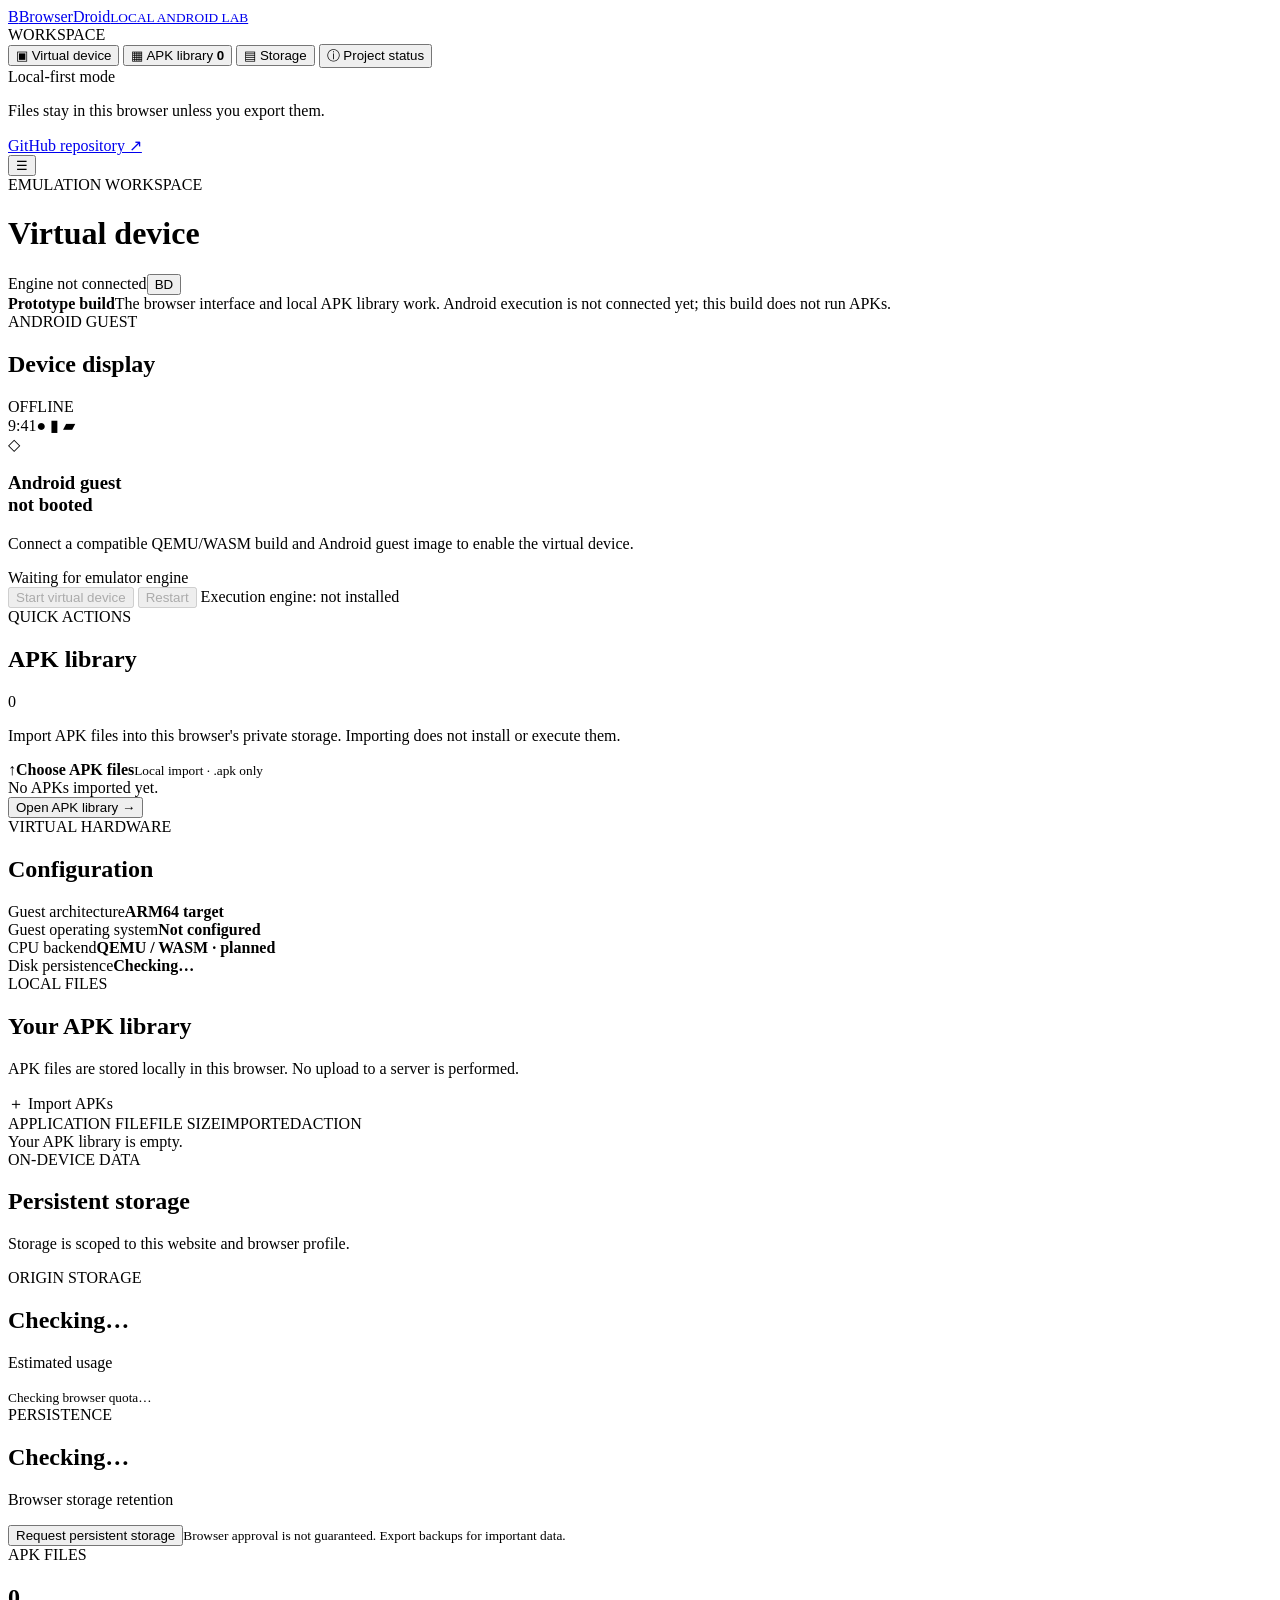
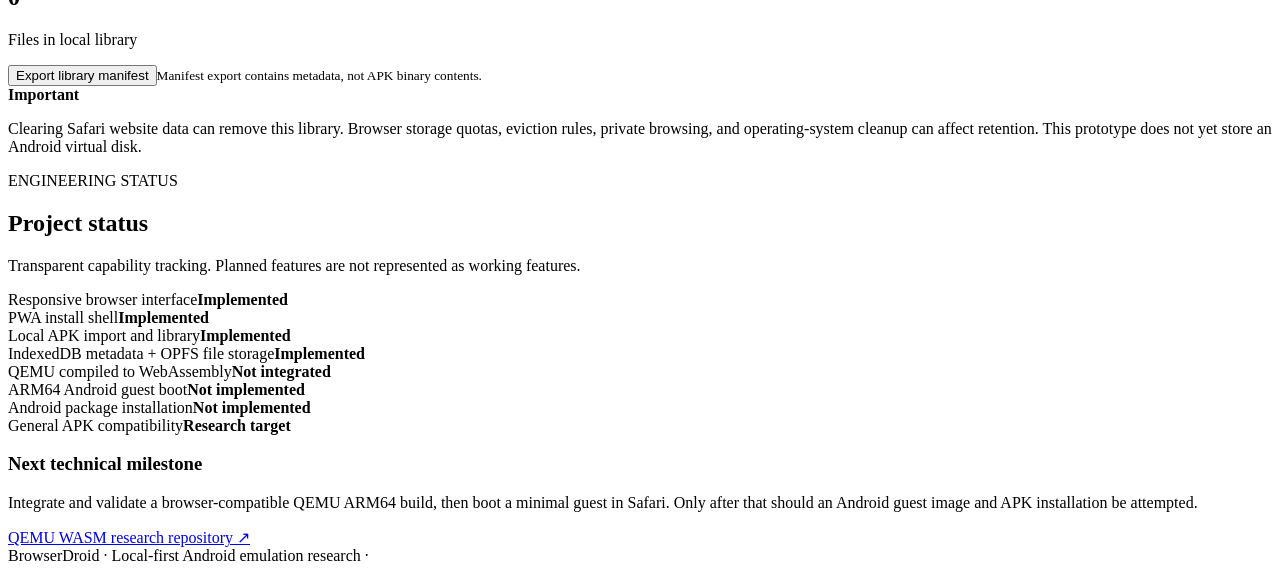
==== index.html @ 5a4b21e1 "Add files via upload" ====
<!doctype html>
<html lang="en">
<head>
  <meta charset="UTF-8">
  <meta name="viewport" content="width=device-width,initial-scale=1,viewport-fit=cover">
  <meta name="theme-color" content="#0b1020">
  <meta name="description" content="A local-first Android emulation research project for the browser.">
  <link rel="manifest" href="./manifest.webmanifest">
  <link rel="icon" href="./assets/icon.svg" type="image/svg+xml">
  <link rel="stylesheet" href="./src/styles.css">
  <title>BrowserDroid — Local Android Lab</title>
</head>
<body>
  <div class="app-shell">
    <aside class="sidebar" id="sidebar">
      <a class="brand" href="./"><span class="brand-mark">B</span><span>BrowserDroid<small>LOCAL ANDROID LAB</small></span></a>
      <div class="nav-label">WORKSPACE</div>
      <button class="nav-item active" data-view="device"><span>▣</span> Virtual device</button>
      <button class="nav-item" data-view="apps"><span>▦</span> APK library <b id="app-count">0</b></button>
      <button class="nav-item" data-view="storage"><span>▤</span> Storage</button>
      <button class="nav-item" data-view="about"><span>ⓘ</span> Project status</button>
      <div class="sidebar-bottom">
        <div class="local-chip"><i></i> Local-first mode</div>
        <p>Files stay in this browser unless you export them.</p>
        <a href="https://github.com/your-account/browserdroid" target="_blank" rel="noreferrer">GitHub repository ↗</a>
      </div>
    </aside>

    <main class="main">
      <header class="topbar">
        <button class="icon-btn mobile-menu" id="menu-btn" aria-label="Open navigation">☰</button>
        <div><span class="eyebrow">EMULATION WORKSPACE</span><h1 id="page-title">Virtual device</h1></div>
        <div class="top-actions"><span class="status-pill"><i></i> Engine not connected</span><button class="avatar">BD</button></div>
      </header>

      <section class="view active" id="view-device">
        <div class="notice"><strong>Prototype build</strong><span>The browser interface and local APK library work. Android execution is not connected yet; this build does not run APKs.</span></div>
        <div class="device-layout">
          <section class="device-panel panel">
            <div class="panel-head"><div><span class="eyebrow">ANDROID GUEST</span><h2>Device display</h2></div><span class="tag muted">OFFLINE</span></div>
            <div class="device-stage">
              <div class="phone-frame">
                <div class="phone-camera"></div>
                <div class="phone-screen">
                  <div class="screen-status"><span>9:41</span><span>● ▮ ▰</span></div>
                  <div class="android-mark">◇</div>
                  <h3>Android guest<br>not booted</h3>
                  <p>Connect a compatible QEMU/WASM build and Android guest image to enable the virtual device.</p>
                  <div class="boot-state"><span></span> Waiting for emulator engine</div>
                </div>
              </div>
            </div>
            <div class="device-controls">
              <button class="btn primary" id="boot-btn" disabled title="The QEMU/WASM engine is not included in this starter">Start virtual device</button>
              <button class="btn secondary" id="restart-btn" disabled>Restart</button>
              <span class="control-hint">Execution engine: not installed</span>
            </div>
          </section>
          <aside class="right-column">
            <section class="panel quick-panel">
              <div class="panel-head"><div><span class="eyebrow">QUICK ACTIONS</span><h2>APK library</h2></div><span class="count" id="apk-total">0</span></div>
              <p class="muted-copy">Import APK files into this browser's private storage. Importing does not install or execute them.</p>
              <label class="dropzone" for="apk-input"><span class="upload-icon">↑</span><strong>Choose APK files</strong><small>Local import · .apk only</small></label>
              <input id="apk-input" type="file" accept=".apk,application/vnd.android.package-archive" multiple hidden>
              <div id="recent-apps" class="recent-list"><div class="empty-small">No APKs imported yet.</div></div>
              <button class="text-btn" data-view="apps">Open APK library →</button>
            </section>
            <section class="panel specs-panel">
              <div class="panel-head"><div><span class="eyebrow">VIRTUAL HARDWARE</span><h2>Configuration</h2></div></div>
              <div class="spec-row"><span>Guest architecture</span><b>ARM64 target</b></div>
              <div class="spec-row"><span>Guest operating system</span><b>Not configured</b></div>
              <div class="spec-row"><span>CPU backend</span><b>QEMU / WASM · planned</b></div>
              <div class="spec-row"><span>Disk persistence</span><b id="disk-status">Checking…</b></div>
            </section>
          </aside>
        </div>
      </section>

      <section class="view" id="view-apps">
        <div class="section-intro"><div><span class="eyebrow">LOCAL FILES</span><h2>Your APK library</h2><p>APK files are stored locally in this browser. No upload to a server is performed.</p></div><label class="btn primary" for="apk-input-2">＋ Import APKs</label><input id="apk-input-2" type="file" accept=".apk,application/vnd.android.package-archive" multiple hidden></div>
        <div class="panel table-panel"><div class="table-head"><span>APPLICATION FILE</span><span>FILE SIZE</span><span>IMPORTED</span><span>ACTION</span></div><div id="apk-list" class="apk-list"><div class="empty-state">Your APK library is empty.</div></div></div>
      </section>

      <section class="view" id="view-storage">
        <div class="section-intro"><div><span class="eyebrow">ON-DEVICE DATA</span><h2>Persistent storage</h2><p>Storage is scoped to this website and browser profile.</p></div></div>
        <div class="storage-grid">
          <div class="panel storage-card"><span class="eyebrow">ORIGIN STORAGE</span><h2 id="storage-used">Checking…</h2><p>Estimated usage</p><div class="meter"><span id="storage-meter"></span></div><small id="storage-quota">Checking browser quota…</small></div>
          <div class="panel storage-card"><span class="eyebrow">PERSISTENCE</span><h2 id="persist-state">Checking…</h2><p>Browser storage retention</p><button class="btn secondary" id="persist-btn">Request persistent storage</button><small>Browser approval is not guaranteed. Export backups for important data.</small></div>
          <div class="panel storage-card"><span class="eyebrow">APK FILES</span><h2 id="storage-files">0</h2><p>Files in local library</p><button class="btn secondary" id="export-index">Export library manifest</button><small>Manifest export contains metadata, not APK binary contents.</small></div>
        </div>
        <div class="panel storage-warning"><strong>Important</strong><p>Clearing Safari website data can remove this library. Browser storage quotas, eviction rules, private browsing, and operating-system cleanup can affect retention. This prototype does not yet store an Android virtual disk.</p></div>
      </section>

      <section class="view" id="view-about">
        <div class="section-intro"><div><span class="eyebrow">ENGINEERING STATUS</span><h2>Project status</h2><p>Transparent capability tracking. Planned features are not represented as working features.</p></div></div>
        <div class="panel status-table">
          <div class="status-line"><span>Responsive browser interface</span><b class="done">Implemented</b></div>
          <div class="status-line"><span>PWA install shell</span><b class="done">Implemented</b></div>
          <div class="status-line"><span>Local APK import and library</span><b class="done">Implemented</b></div>
          <div class="status-line"><span>IndexedDB metadata + OPFS file storage</span><b class="done">Implemented</b></div>
          <div class="status-line"><span>QEMU compiled to WebAssembly</span><b class="planned">Not integrated</b></div>
          <div class="status-line"><span>ARM64 Android guest boot</span><b class="planned">Not implemented</b></div>
          <div class="status-line"><span>Android package installation</span><b class="planned">Not implemented</b></div>
          <div class="status-line"><span>General APK compatibility</span><b class="planned">Research target</b></div>
        </div>
        <div class="panel roadmap-note"><h3>Next technical milestone</h3><p>Integrate and validate a browser-compatible QEMU ARM64 build, then boot a minimal guest in Safari. Only after that should an Android guest image and APK installation be attempted.</p><a href="https://github.com/ktock/qemu-wasm" target="_blank" rel="noreferrer">QEMU WASM research repository ↗</a></div>
      </section>

      <footer>BrowserDroid · Local-first Android emulation research · <span id="year"></span></footer>
    </main>
  </div>
  <div class="toast" id="toast" role="status" aria-live="polite"></div>
  <script type="module" src="./src/main.js"></script>
</body>
</html>
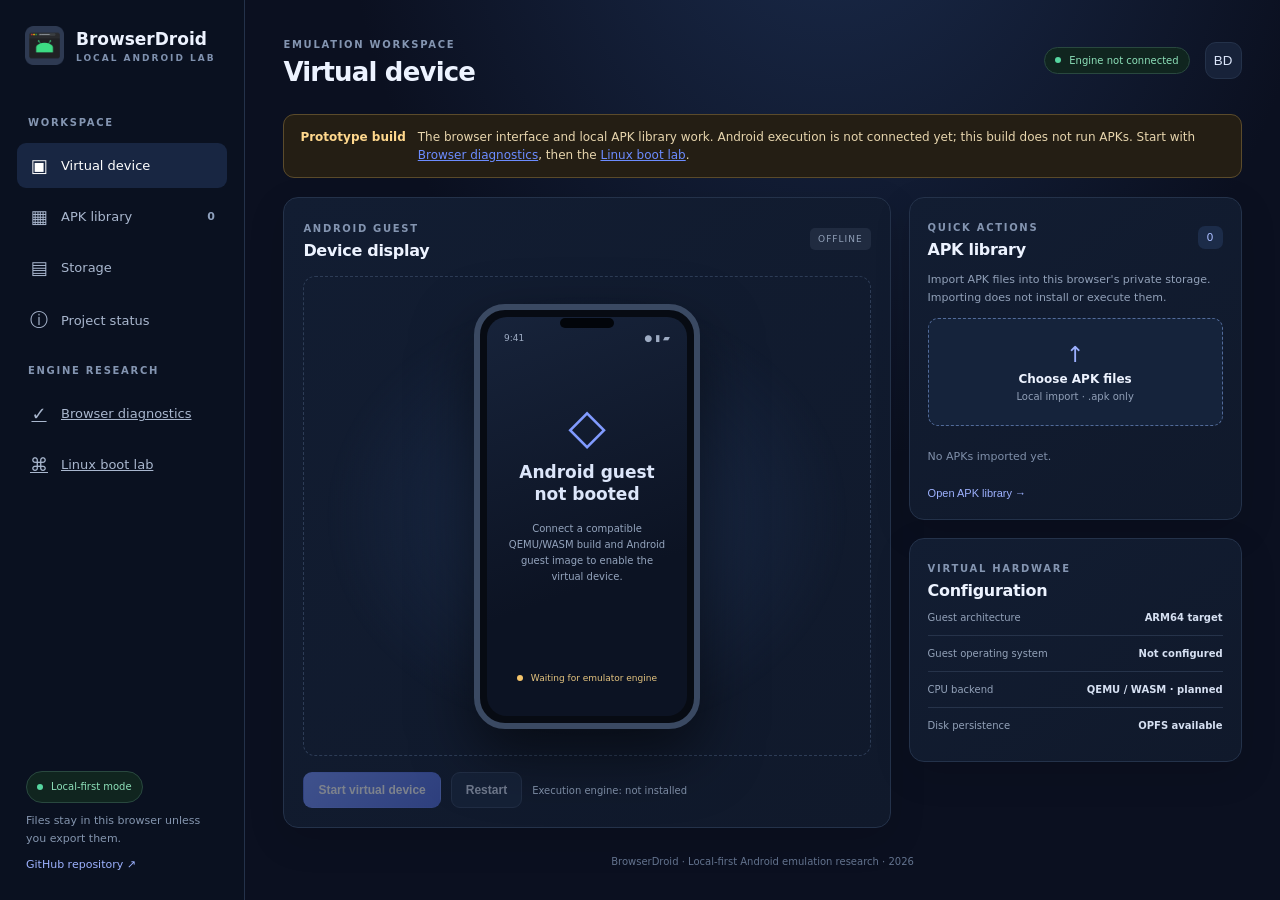
==== commit a21ec4db: "Add files via upload" ====
--- a/index.html
+++ b/index.html
@@ -6,19 +6,25 @@
   <meta name="theme-color" content="#0b1020">
   <meta name="description" content="A local-first Android emulation research project for the browser.">
   <link rel="manifest" href="./manifest.webmanifest">
-  <link rel="icon" href="./assets/icon.svg" type="image/svg+xml">
+  <link rel="icon" href="./assets/favicon-32.png" type="image/png" sizes="32x32">
+  <link rel="apple-touch-icon" href="./assets/apple-touch-icon.png">
+  <meta name="apple-mobile-web-app-capable" content="yes">
+  <meta name="apple-mobile-web-app-title" content="BrowserDroid">
   <link rel="stylesheet" href="./src/styles.css">
   <title>BrowserDroid — Local Android Lab</title>
 </head>
 <body>
   <div class="app-shell">
     <aside class="sidebar" id="sidebar">
-      <a class="brand" href="./"><span class="brand-mark">B</span><span>BrowserDroid<small>LOCAL ANDROID LAB</small></span></a>
+      <a class="brand" href="./"><img class="brand-icon" src="./assets/icon-192.png" alt="" width="39" height="39"><span>BrowserDroid<small>LOCAL ANDROID LAB</small></span></a>
       <div class="nav-label">WORKSPACE</div>
       <button class="nav-item active" data-view="device"><span>▣</span> Virtual device</button>
       <button class="nav-item" data-view="apps"><span>▦</span> APK library <b id="app-count">0</b></button>
       <button class="nav-item" data-view="storage"><span>▤</span> Storage</button>
       <button class="nav-item" data-view="about"><span>ⓘ</span> Project status</button>
+      <div class="nav-label" style="padding-top:18px">ENGINE RESEARCH</div>
+      <a class="nav-item" href="./diagnostics.html"><span>✓</span> Browser diagnostics</a>
+      <a class="nav-item" href="./lab.html"><span>⌘</span> Linux boot lab</a>
       <div class="sidebar-bottom">
         <div class="local-chip"><i></i> Local-first mode</div>
         <p>Files stay in this browser unless you export them.</p>
@@ -34,7 +40,7 @@
       </header>
 
       <section class="view active" id="view-device">
-        <div class="notice"><strong>Prototype build</strong><span>The browser interface and local APK library work. Android execution is not connected yet; this build does not run APKs.</span></div>
+        <div class="notice"><strong>Prototype build</strong><span>The browser interface and local APK library work. Android execution is not connected yet; this build does not run APKs. Start with <a href="./diagnostics.html" style="color:var(--blue)">Browser diagnostics</a>, then the <a href="./lab.html" style="color:var(--blue)">Linux boot lab</a>.</span></div>
         <div class="device-layout">
           <section class="device-panel panel">
             <div class="panel-head"><div><span class="eyebrow">ANDROID GUEST</span><h2>Device display</h2></div><span class="tag muted">OFFLINE</span></div>
@@ -98,12 +104,15 @@
           <div class="status-line"><span>PWA install shell</span><b class="done">Implemented</b></div>
           <div class="status-line"><span>Local APK import and library</span><b class="done">Implemented</b></div>
           <div class="status-line"><span>IndexedDB metadata + OPFS file storage</span><b class="done">Implemented</b></div>
-          <div class="status-line"><span>QEMU compiled to WebAssembly</span><b class="planned">Not integrated</b></div>
+          <div class="status-line"><span>Browser feasibility diagnostics (Milestone 1)</span><b class="done">Implemented · run on iPad to verify</b></div>
+          <div class="status-line"><span>Cross-origin isolation headers (_headers, scripts/serve.py)</span><b class="done">Configured · verify on deployment</b></div>
+          <div class="status-line"><span>QEMU-WASM build recipe + Linux lab loader (Milestone 2)</span><b class="planned">Scripted, untested · no binaries bundled</b></div>
+          <div class="status-line"><span>QEMU compiled to WebAssembly</span><b class="planned">Not built or run yet</b></div>
           <div class="status-line"><span>ARM64 Android guest boot</span><b class="planned">Not implemented</b></div>
           <div class="status-line"><span>Android package installation</span><b class="planned">Not implemented</b></div>
           <div class="status-line"><span>General APK compatibility</span><b class="planned">Research target</b></div>
         </div>
-        <div class="panel roadmap-note"><h3>Next technical milestone</h3><p>Integrate and validate a browser-compatible QEMU ARM64 build, then boot a minimal guest in Safari. Only after that should an Android guest image and APK installation be attempted.</p><a href="https://github.com/ktock/qemu-wasm" target="_blank" rel="noreferrer">QEMU WASM research repository ↗</a></div>
+        <div class="panel roadmap-note"><h3>Next technical milestone</h3><p>1) Run the diagnostics on the iPad Air M3 under the isolated deployment. 2) Build the pinned ARM64 QEMU-WASM target (see docs/BUILD.md). 3) Boot a minimal ARM64 Linux guest in the Linux boot lab. Only after that should an Android guest image and APK installation be attempted.</p><a href="https://github.com/ktock/qemu-wasm" target="_blank" rel="noreferrer">QEMU WASM research repository ↗</a></div>
       </section>
 
       <footer>BrowserDroid · Local-first Android emulation research · <span id="year"></span></footer>
--- a/src/styles.css
+++ b/src/styles.css
@@ -0,0 +1 @@
+:root{color-scheme:dark;--bg:#0b1020;--panel:#111a2d;--panel2:#0e1729;--line:#24324a;--text:#edf3ff;--muted:#91a0b8;--blue:#6c8cff;--cyan:#58d5df;--green:#56d6a0;--amber:#f4c46b;font-family:Inter,ui-sans-serif,system-ui,-apple-system,BlinkMacSystemFont,"Segoe UI",sans-serif}*{box-sizing:border-box}body{margin:0;background:radial-gradient(ellipse at 65% -20%,#1b2c4d 0,transparent 42%),var(--bg);color:var(--text);min-height:100vh}.app-shell{min-height:100vh;display:grid;grid-template-columns:245px minmax(0,1fr)}.sidebar{border-right:1px solid var(--line);background:#0a1120;padding:26px 17px;display:flex;flex-direction:column;min-height:100vh}.brand{display:flex;gap:12px;align-items:center;color:var(--text);font-weight:750;font-size:17px;text-decoration:none;margin:0 8px 52px}.brand small{display:block;color:#7f91ae;font-size:9px;letter-spacing:2px;margin-top:4px}.brand-mark{display:grid;place-items:center;width:39px;height:39px;border-radius:12px;background:linear-gradient(145deg,#829cff,#4e65d9);font-size:22px;color:white;box-shadow:0 8px 25px #536bd744}.nav-label,.eyebrow{font-size:10px;letter-spacing:1.7px;font-weight:750;color:#8495b1}.nav-label{padding:0 11px 12px}.nav-item{width:100%;border:0;background:transparent;color:#a9b7ce;text-align:left;padding:12px;border-radius:9px;margin:3px 0;display:flex;gap:12px;align-items:center;font:inherit;font-size:13px;cursor:pointer}.nav-item span{font-size:18px;width:20px;text-align:center}.nav-item b{margin-left:auto;font-size:11px;color:#8fa1bd}.nav-item.active,.nav-item:hover{background:#182642;color:#fff}.sidebar-bottom{margin-top:auto;color:#8495ae;font-size:11px;line-height:1.6;padding:15px 9px 0}.sidebar-bottom p{margin:9px 0}.sidebar-bottom a{color:#9db2ff;text-decoration:none}.local-chip,.status-pill{display:inline-flex;align-items:center;gap:8px;border:1px solid #29483f;background:#10251f;color:#8de0b9;border-radius:30px;padding:7px 10px;font-size:10px}.local-chip i,.status-pill i{width:6px;height:6px;background:var(--green);border-radius:50%}.main{min-width:0;padding:28px clamp(18px,3vw,44px) 20px;max-width:1600px;width:100%;margin:auto}.topbar{display:flex;align-items:center;justify-content:space-between;margin-bottom:27px}.topbar h1{font-size:26px;letter-spacing:-.8px;margin:5px 0 0}.top-actions{display:flex;align-items:center;gap:15px}.avatar,.icon-btn{border:1px solid var(--line);background:#172239;color:#dce6fa;border-radius:11px;width:37px;height:37px}.mobile-menu{display:none}.view{display:none}.view.active{display:block}.notice{display:flex;gap:12px;align-items:flex-start;padding:13px 16px;border:1px solid #5b4b2b;background:#241e14;border-radius:11px;color:#e7d5ad;font-size:12px;line-height:1.5;margin-bottom:19px}.notice strong{white-space:nowrap;color:#ffd88d}.device-layout{display:grid;grid-template-columns:minmax(0,1.55fr) minmax(280px,.85fr);gap:18px}.panel{background:linear-gradient(145deg,#121d32,#10192b);border:1px solid var(--line);border-radius:15px;box-shadow:0 12px 36px #0002}.device-panel{padding:19px}.panel-head{display:flex;justify-content:space-between;align-items:center}.panel h2{font-size:16px;margin:5px 0 0;letter-spacing:-.3px}.tag{font-size:9px;letter-spacing:1px;border-radius:5px;padding:6px 8px}.muted{color:#91a0b8;background:#202b40}.device-stage{min-height:480px;display:grid;place-items:center;margin:16px 0;background:radial-gradient(ellipse,#1c2d4c 0,transparent 65%);border:1px dashed #2d3c56;border-radius:12px}.phone-frame{width:226px;height:425px;border:6px solid #3a4962;border-radius:31px;padding:7px;background:#070b13;box-shadow:0 25px 60px #0008;position:relative}.phone-camera{position:absolute;z-index:2;top:8px;left:50%;transform:translateX(-50%);width:54px;height:10px;background:#02050a;border-radius:20px}.phone-screen{height:100%;border-radius:20px;background:linear-gradient(160deg,#17233a,#0c1323 65%);display:flex;flex-direction:column;align-items:center;text-align:center;padding:16px 17px;color:#dce6fa}.screen-status{display:flex;justify-content:space-between;width:100%;font-size:9px;color:#9eacc3}.android-mark{font-size:49px;color:#819bff;margin-top:55px}.phone-screen h3{font-size:17px;line-height:1.3;margin:6px 0}.phone-screen p{font-size:10px;line-height:1.6;color:#94a4bd}.boot-state{font-size:9px;color:#e5c47f;margin-top:auto;margin-bottom:17px}.boot-state span{display:inline-block;width:6px;height:6px;border-radius:50%;background:var(--amber);margin-right:5px}.device-controls{display:flex;align-items:center;gap:10px;flex-wrap:wrap}.btn{border:1px solid transparent;border-radius:9px;padding:10px 14px;font-weight:650;font-size:12px;cursor:pointer}.btn:disabled{opacity:.45;cursor:not-allowed}.primary{background:linear-gradient(135deg,#7894ff,#526de0);color:white}.secondary{background:#1b2942;border-color:#34445f;color:#dce6fa}.control-hint{font-size:10px;color:#8191aa}.right-column{display:flex;flex-direction:column;gap:18px}.quick-panel,.specs-panel{padding:18px}.count{background:#1c2c49;color:#a9bcff;border-radius:7px;padding:5px 9px;font-size:11px}.muted-copy{font-size:11px;line-height:1.6;color:var(--muted);margin:12px 0}.dropzone{border:1px dashed #526b9a;border-radius:10px;background:#15233b;min-height:108px;display:flex;flex-direction:column;justify-content:center;align-items:center;cursor:pointer;gap:5px}.dropzone:hover{border-color:#8ca4ff;background:#1a2b4a}.upload-icon{font-size:22px;color:#9cb0ff}.dropzone strong{font-size:12px}.dropzone small{font-size:10px;color:#91a0b8}.recent-list{margin-top:12px}.empty-small{font-size:11px;color:#7f8fa9;padding:12px 0}.recent-item{display:flex;align-items:center;gap:9px;padding:8px 0;border-bottom:1px solid #202d43;font-size:11px}.file-icon{display:grid;place-items:center;width:29px;height:32px;background:#25375b;border-radius:6px;color:#b5c4ff;font-size:9px;font-weight:bold}.recent-item span:nth-child(2){overflow:hidden;text-overflow:ellipsis;white-space:nowrap;flex:1}.recent-item small{color:#8393ac}.text-btn{border:0;background:none;color:#9eb2ff;padding:12px 0 0;font-size:11px;cursor:pointer}.spec-row{display:flex;justify-content:space-between;gap:10px;padding:12px 0;border-bottom:1px solid #26334a;font-size:10px;color:#93a2b9}.spec-row:last-child{border:0}.spec-row b{font-weight:600;color:#d6e0f2;text-align:right}.section-intro{display:flex;align-items:center;justify-content:space-between;gap:20px;margin:5px 0 22px}.section-intro h2{font-size:23px;margin:6px 0}.section-intro p{font-size:12px;color:var(--muted);margin:0}.table-panel{overflow:hidden}.table-head,.apk-row{display:grid;grid-template-columns:minmax(160px,2fr) 1fr 1fr 100px;gap:15px;align-items:center;padding:14px 18px}.table-head{font-size:9px;letter-spacing:1px;color:#8495b1;background:#0d1627}.apk-row{border-top:1px solid #26334a;font-size:11px}.apk-name{display:flex;align-items:center;gap:10px;min-width:0}.apk-name strong{overflow:hidden;text-overflow:ellipsis;white-space:nowrap}.apk-row small{color:#8b9bb4}.row-actions{display:flex;gap:8px}.mini-btn{border:1px solid #34445f;background:#1b2942;color:#b9c9e5;border-radius:6px;padding:6px 8px;font-size:10px;cursor:pointer}.mini-btn.danger{color:#ff9b9b}.empty-state{padding:35px;text-align:center;color:#8292ab;font-size:12px}.storage-grid{display:grid;grid-template-columns:repeat(3,minmax(0,1fr));gap:15px}.storage-card{padding:19px;display:flex;flex-direction:column;align-items:flex-start;min-height:200px}.storage-card h2{font-size:24px;margin:16px 0 3px}.storage-card p{color:#91a0b8;font-size:11px;margin:0 0 16px}.storage-card small{font-size:10px;color:#8495b1;line-height:1.5;margin-top:12px}.meter{width:100%;height:6px;background:#26344c;border-radius:10px;margin:0 0 5px;overflow:hidden}.meter span{display:block;height:100%;width:0;background:linear-gradient(90deg,#718dff,#55d3d9)}.storage-warning,.roadmap-note{margin-top:17px;padding:18px}.storage-warning{border-color:#57492c;background:#211d15}.storage-warning strong{font-size:12px;color:#f1cf87}.storage-warning p,.roadmap-note p{font-size:11px;line-height:1.7;color:#aab7cb;margin-bottom:0}.status-table{padding:5px 18px}.status-line{display:flex;justify-content:space-between;gap:20px;padding:15px 0;border-bottom:1px solid #26334a;font-size:12px}.status-line:last-child{border:0}.done,.planned{font-size:10px;font-weight:650}.done{color:#70dcae}.planned{color:#e6bd73}.roadmap-note h3{font-size:14px;margin:0}.roadmap-note a{display:inline-block;margin-top:12px;color:#a5b8ff;font-size:11px;text-decoration:none}footer{text-align:center;color:#63738e;font-size:10px;padding:28px 0 8px}.toast{position:fixed;bottom:22px;left:50%;transform:translate(-50%,20px);opacity:0;pointer-events:none;background:#e8efff;color:#14213b;padding:11px 16px;border-radius:9px;font-size:12px;box-shadow:0 10px 30px #0005;transition:.2s;z-index:20}.toast.show{opacity:1;transform:translate(-50%,0)}@media(max-width:1050px){.device-layout{grid-template-columns:1fr}.right-column{display:grid;grid-template-columns:1fr 1fr}.device-stage{min-height:440px}}@media(max-width:760px){.app-shell{display:block}.sidebar{position:fixed;z-index:10;inset:0 auto 0 0;width:260px;transform:translateX(-105%);transition:transform .2s;box-shadow:20px 0 50px #0008}.sidebar.open{transform:translateX(0)}.main{padding:19px 14px}.mobile-menu{display:block;margin-right:10px}.topbar{justify-content:flex-start;gap:10px}.topbar>div:nth-child(2){flex:1}.topbar h1{font-size:21px}.top-actions{gap:7px}.status-pill{font-size:0;padding:9px}.status-pill i{margin:0}.avatar{display:none}.right-column{grid-template-columns:1fr}.device-stage{min-height:420px}.section-intro{align-items:flex-start;flex-direction:column}.storage-grid{grid-template-columns:1fr}.table-head{display:none}.apk-row{grid-template-columns:minmax(120px,1fr) auto;gap:6px}.apk-row>.size-cell,.apk-row>.date-cell{display:none}.row-actions{justify-content:flex-end}.notice{flex-direction:column;gap:4px}.status-line{font-size:11px}.phone-frame{transform:scale(.94)}}
